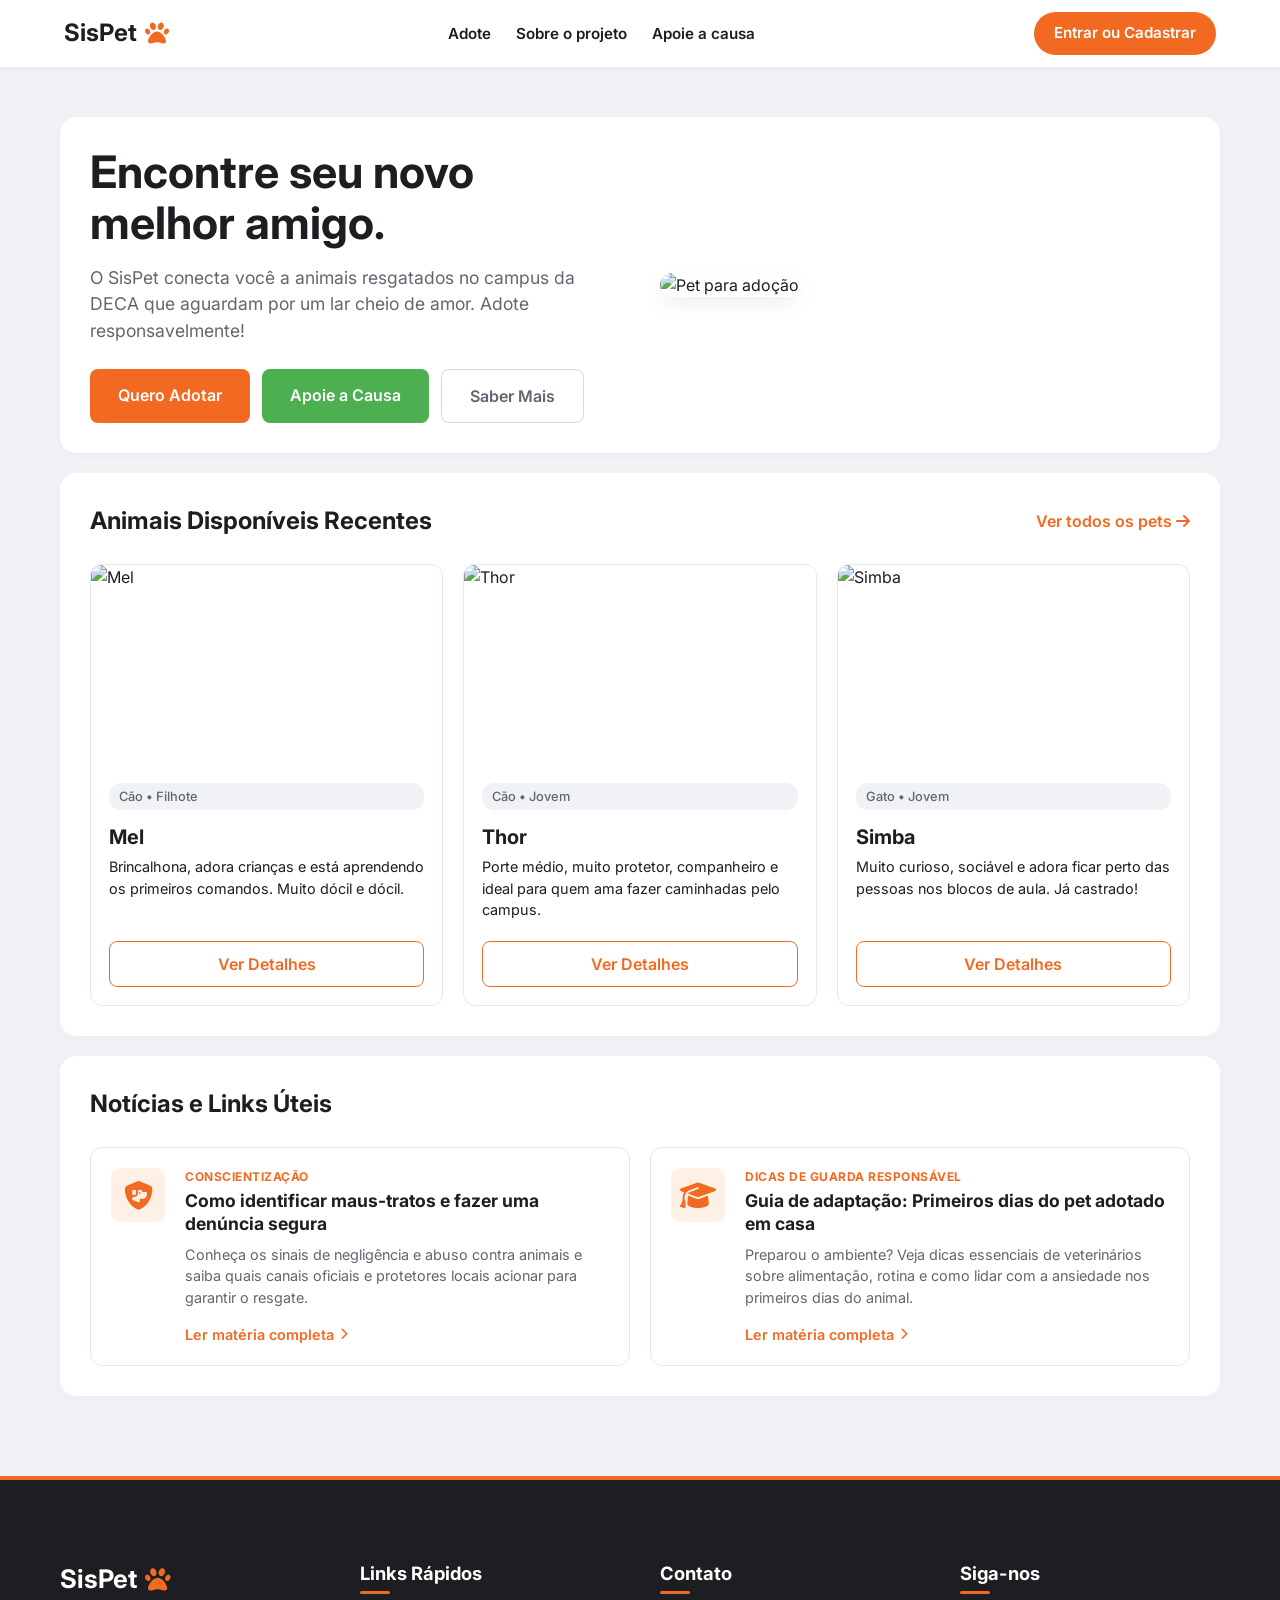
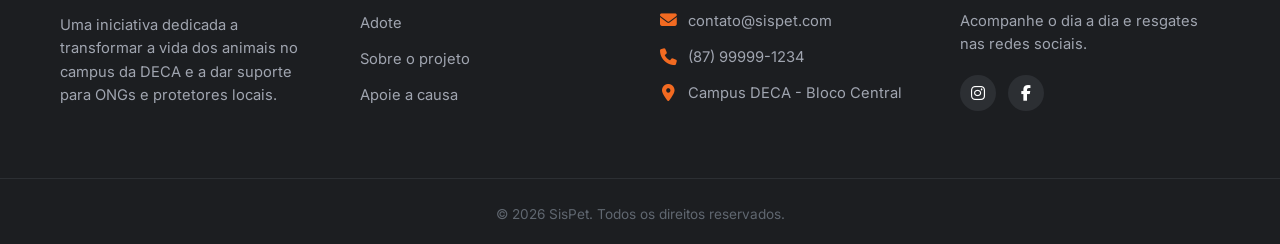
==== frontend/index.html @ e85d24c3 "feat: cria pagina inicial com destaques, vitrine de pets e noticias" ====
<!DOCTYPE html>
<html lang="pt-BR">
<head>
    <meta charset="UTF-8">
    <meta name="viewport" content="width=device-width, initial-scale=1.0">
    <title>SisPet | Home</title>
    <link href="https://fonts.googleapis.com/css2?family=Inter:wght@400;500;600;700&display=swap" rel="stylesheet">
    <link rel="stylesheet" href="https://cdnjs.cloudflare.com/ajax/libs/font-awesome/6.4.0/css/all.min.css">
    <link rel="stylesheet" href="assets/css/style.css">
</head>
<body>

    <nav class="navbar">
        <div class="logo">
            <a href="index.html">
                <h2>SisPet <i class="fa-solid fa-paw paw-icon"></i></h2>
            </a>
        </div>
        <ul class="nav-links">
            <li><a href="animais.html">Adote</a></li>
            <li><a href="apoiar.html">Sobre o projeto</a></li>
            <li><a href="apoiar.html">Apoie a causa</a></li>
        </ul>
        <div class="header-actions">
            <a href="login.html" class="btn-doar">Entrar ou Cadastrar</a>
        </div>
    </nav>

    <div class="container main-layout" style="margin-top: 30px;">
        
        <section class="card-section">
            <div class="destaque-layout">
                <div class="destaque-info">
                    <h1>Encontre seu novo melhor amigo.</h1>
                    <p>O SisPet conecta você a animais resgatados no campus da DECA que aguardam por um lar cheio de amor. Adote responsavelmente!</p>
                    <div class="hero-buttons" style="gap: 12px; flex-wrap: wrap;">
                        <a href="animais.html" class="btn-primary">Quero Adotar</a>
                        <a href="apoiar.html" class="btn-primary" style="background-color: #4CAF50;">Apoie a Causa</a>
                        <a href="apoiar.html" class="btn-secondary">Saber Mais</a>
                    </div>
                </div>
                <div class="destaque-img">
                    <img src="https://images.unsplash.com/photo-1543466835-00a7907e9de1?q=80&w=1000&auto=format&fit=crop" alt="Pet para adoção">
                </div>
            </div>
        </section>

        <section class="card-section">
            <div class="section-header">
                <h2>Animais Disponíveis Recentes</h2>
                <a href="animais.html" class="link-ver-todos">Ver todos os pets <i class="fa-solid fa-arrow-right"></i></a>
            </div>

            <div class="vitrine-grid">
                </div>
        </section>

        <section class="card-section">
            <div class="section-header">
                <h2>Notícias e Links Úteis</h2>
            </div>
            
            <div class="noticias-grid">
                </div>
        </section>

    </div>

    <footer class="site-footer">
        <div class="container footer-grid">
            <div class="footer-col">
                <h2 class="footer-logo">SisPet <i class="fa-solid fa-paw"></i></h2>
                <p>Uma iniciativa dedicada a transformar a vida dos animais no campus da DECA e a dar suporte para ONGs e protetores locais.</p>
            </div>
            <div class="footer-col">
                <h3>Links Rápidos</h3>
                <ul>
                    <li><a href="animais.html">Adote</a></li>
                    <li><a href="apoiar.html">Sobre o projeto</a></li>
                    <li><a href="apoiar.html">Apoie a causa</a></li>
                </ul>
            </div>
            <div class="footer-col">
                <h3>Contato</h3>
                <div class="footer-contact-item">
                    <i class="fa-solid fa-envelope"></i>
                    <span>contato@sispet.com</span>
                </div>
                <div class="footer-contact-item">
                    <i class="fa-solid fa-phone"></i>
                    <span>(87) 99999-1234</span>
                </div>
                <div class="footer-contact-item">
                    <i class="fa-solid fa-location-dot"></i>
                    <span>Campus DECA - Bloco Central</span>
                </div>
            </div>
            <div class="footer-col">
                <h3>Siga-nos</h3>
                <p>Acompanhe o dia a dia e resgates nas redes sociais.</p>
                <div class="footer-social-links">
                    <a href="#" title="Instagram"><i class="fa-brands fa-instagram"></i></a>
                    <a href="#" title="Facebook"><i class="fa-brands fa-facebook-f"></i></a>
                </div>
            </div>
        </div>
        <div class="footer-bottom">
            <p>&copy; 2026 SisPet. Todos os direitos reservados.</p>
        </div>
    </footer>

    <script src="assets/js/main.js"></script>
</body>
</html>
---- frontend/assets/css/style.css ----
/* ==========================================================================
   1. PALETA DE CORES E VARIÁVEIS GERAIS
   ========================================================================== */
:root {
    --bg-body: #F0F2F5;        
    --card-bg: #FFFFFF;        
    --text-color: #1C1E21;     
    --text-light: #606770;     
    --primary-color: #F26A21;  
    --primary-hover: #D95319;  
    --border-radius: 16px;     
    --transition: all 0.3s ease;
}

* {
    margin: 0;
    padding: 0;
    box-sizing: border-box;
    font-family: 'Inter', sans-serif;
}

body {
    background-color: var(--bg-body);
    color: var(--text-color);
    line-height: 1.5;
    -webkit-font-smoothing: antialiased;
}

.container {
    max-width: 1200px;
    margin: 0 auto;
    padding: 20px;
}

/* ==========================================================================
   2. ELEMENTOS GERAIS REUTILIZÁVEIS (Botões, Inputs, Tags)
   ========================================================================== */
.btn-primary {
    background-color: var(--primary-color);
    color: #FFFFFF;
    padding: 14px 28px;
    border-radius: 8px;
    text-decoration: none;
    font-weight: 600;
    transition: var(--transition);
    display: inline-block;
    border: none;
    cursor: pointer;
    text-align: center;
}

.btn-primary:hover { background-color: var(--primary-hover); }

.btn-secondary {
    background-color: transparent;
    color: var(--text-light); 
    padding: 14px 28px;
    border-radius: 8px;
    text-decoration: none;
    font-weight: 600;
    border: 1px solid #D5D9DE; 
    transition: var(--transition);
    cursor: pointer;
    text-align: center;
}

.btn-secondary:hover {
    background-color: #FFF0E6;
    border-color: var(--primary-color);
    color: var(--primary-color);
}

.btn-outline {
    text-align: center;
    border: 1px solid var(--primary-color);
    color: var(--primary-color);
    padding: 10px;
    border-radius: 8px;
    text-decoration: none;
    font-weight: 600;
    transition: var(--transition);
    display: block;
}

.btn-outline:hover {
    background-color: var(--primary-color);
    color: #FFFFFF;
}

.tag {
    font-size: 0.8rem;
    color: var(--text-light);
    margin-bottom: 12px;
    font-weight: 500;
    display: inline-block;
    padding: 4px 10px;
    border-radius: 12px;
    background-color: #F0F2F5;
}

.input-group {
    display: flex;
    flex-direction: column;
    gap: 6px;
}

.input-group label {
    font-size: 0.85rem;
    font-weight: 600;
    color: var(--text-light);
}

.input-group input, .input-group select {
    padding: 10px 12px;
    border: 1px solid #D5D9DE;
    border-radius: 8px;
    font-size: 0.9rem;
    color: var(--text-color);
    background-color: #FFFFFF;
    outline: none;
    transition: var(--transition);
    height: 42px;
}

.input-group input:focus, .input-group select:focus {
    border-color: var(--primary-color);
    box-shadow: 0 0 0 3px #FFF0E6;
}

/* ==========================================================================
   3. CABEÇALHO (NAVBAR)
   ========================================================================== */
.navbar {
    display: flex;
    justify-content: space-between;
    align-items: center;
    padding: 12px 5%;
    background-color: var(--card-bg);
    box-shadow: 0 2px 8px rgba(0,0,0,0.05);
    position: sticky;
    top: 0;
    z-index: 100;
}

.logo a { text-decoration: none; }
.logo h2 { font-size: 24px; font-weight: 700; display: flex; align-items: center; gap: 8px; color: var(--text-color); }
.paw-icon { color: var(--primary-color); }

.nav-links { display: flex; list-style: none; gap: 25px; }
.nav-links a { text-decoration: none; color: var(--text-color); font-weight: 600; font-size: 0.95rem; transition: var(--transition); }
.nav-links a:hover { color: var(--primary-color); }

.header-actions { display: flex; align-items: center; gap: 15px; }
.btn-doar { background-color: var(--primary-color); color: #FFFFFF; padding: 10px 20px; border-radius: 30px; text-decoration: none; font-weight: 600; font-size: 0.95rem; transition: var(--transition); }
.btn-doar:hover { background-color: var(--primary-hover); transform: translateY(-1px); }

/* ==========================================================================
   4. ESTRUTURA DE SEÇÕES (Hero e História)
   ========================================================================== */
.main-layout { display: flex; flex-direction: column; gap: 20px; }
.card-section { background-color: var(--card-bg); border-radius: var(--border-radius); padding: 30px; box-shadow: 0 2px 12px rgba(0,0,0,0.03); }

/* Hero Section */
.destaque-layout { display: flex; gap: 40px; align-items: center; }
.destaque-info { flex: 1; }
.destaque-info h1 { font-size: 2.8rem; line-height: 1.15; margin-bottom: 15px; font-weight: 700; }
.destaque-info p { color: var(--text-light); font-size: 1.1rem; margin-bottom: 25px; }
.hero-buttons { display: flex; gap: 15px; }
.destaque-img { flex: 1; }
.destaque-img img { width: 100%; height: 380px; object-fit: cover; border-radius: 12px; box-shadow: 0 8px 20px rgba(0,0,0,0.06); }

/* Cabeçalho de Vitrines */
.section-header { display: flex; justify-content: space-between; align-items: center; margin-bottom: 25px; }
.section-header h2 { font-size: 1.5rem; font-weight: 700; }
.link-ver-todos { color: var(--primary-color); text-decoration: none; font-weight: 600; transition: var(--transition); }
.link-ver-todos:hover { color: var(--primary-hover); }

/* Nossa História (Zig-Zag Layout) */
.historia-layout { display: flex; gap: 40px; align-items: center; }
.historia-content { flex: 1.2; }
.historia-content h2 { font-size: 1.8rem; margin-bottom: 15px; color: var(--primary-color); font-weight: 700; }
.historia-content p { color: var(--text-light); margin-bottom: 15px; font-size: 1rem; text-align: justify; }
.historia-imagem { flex: 0.8; display: flex; justify-content: flex-start; }
.historia-imagem img { width: 100%; max-width: 380px; height: auto; border-radius: 12px; box-shadow: 0 4px 15px rgba(0,0,0,0.04); }

/* ==========================================================================
   5. VITRINE DE ANIMAIS (Cards de Pets)
   ========================================================================== */
.vitrine-grid { display: grid; grid-template-columns: repeat(auto-fit, minmax(280px, 1fr)); gap: 20px; }
.pet-card { border: 1px solid #E5E9F0; border-radius: 12px; overflow: hidden; display: flex; flex-direction: column; background-color: #FFFFFF; transition: transform 0.3s ease, box-shadow 0.3s ease; }
.pet-card:hover { transform: translateY(-4px); box-shadow: 0 6px 15px rgba(0,0,0,0.05); }
.pet-card img { width: 100%; height: 200px; object-fit: cover; }
.pet-info { padding: 18px; display: flex; flex-direction: column; flex-grow: 1; }
.pet-info h3 { font-size: 1.25rem; margin-bottom: 4px; }
.pet-info p { font-size: 0.9rem; color: var(--text-color); margin-bottom: 20px; flex-grow: 1; }

/* ==========================================================================
   6. PÁGINA DE APOIO (apoiar.html)
   ========================================================================== */
.apoio-grid { display: grid; grid-template-columns: repeat(auto-fit, minmax(300px, 1fr)); gap: 30px; }
.apoio-card { border: 1px solid #E5E9F0; border-radius: 12px; padding: 30px 20px; text-align: center; background-color: #FFFFFF; display: flex; flex-direction: column; align-items: center; transition: var(--transition); }
.apoio-card:hover { transform: translateY(-5px); box-shadow: 0 8px 25px rgba(0,0,0,0.06); border-color: var(--primary-color); }
.apoio-icon { font-size: 3rem; color: var(--primary-color); margin-bottom: 20px; background-color: #FFF0E6; width: 80px; height: 80px; display: flex; justify-content: center; align-items: center; border-radius: 50%; }
.apoio-card h3 { font-size: 1.4rem; margin-bottom: 15px; color: var(--text-color); }
.apoio-card p { color: var(--text-light); font-size: 0.95rem; margin-bottom: 20px; flex-grow: 1; }

/* Banner Horizontal do Instagram (Estilo Padronizado com o Match de Animais) */
.banner-instagram-horizontal {
    background: linear-gradient(135deg, #FFF0E6 0%, #FFE4D6 100%); 
    border: 1px solid #FAD1B8; 
    border-radius: var(--border-radius);
    padding: 22px 30px;
    display: flex;
    justify-content: space-between;
    align-items: center;
    margin-top: 35px;
    box-shadow: 0 4px 12px rgba(242, 106, 33, 0.02);
}
.banner-instagram-content { display: flex; align-items: center; gap: 20px; }
.instagram-circle-icon { font-size: 2rem; color: var(--primary-color); background-color: #FFFFFF; width: 58px; height: 58px; min-width: 58px; display: flex; justify-content: center; align-items: center; border-radius: 50%; box-shadow: 0 4px 12px rgba(242, 106, 33, 0.1); }
.banner-instagram-text h3 { font-size: 1.2rem; font-weight: 700; color: var(--text-color); margin-bottom: 4px; }
.banner-instagram-text p { color: var(--text-light); font-size: 0.92rem; margin: 0; }
.btn-instagram-banner { display: inline-flex; align-items: center; justify-content: center; background-color: var(--primary-color); color: #FFFFFF; padding: 12px 26px; border-radius: 8px; text-decoration: none; font-weight: 600; font-size: 0.95rem; transition: var(--transition); white-space: nowrap; border: none; cursor: pointer; }
.btn-instagram-banner:hover { background-color: var(--primary-hover); transform: translateY(-2px); box-shadow: 0 5px 15px rgba(242, 106, 33, 0.25); }

/* ==========================================================================
   7. PÁGINA DE ANIMAIS (animais.html)
   ========================================================================== */
.banner-match { background: linear-gradient(135deg, #FFF0E6 0%, #FFE4D6 100%); border: 1px solid #FAD1B8; border-radius: var(--border-radius); padding: 15px 25px; display: flex; justify-content: space-between; align-items: center; }
.banner-match.escondido { display: none !important; }
.banner-content { display: flex; align-items: center; gap: 15px; color: var(--primary-hover); font-size: 1.05rem; }
.banner-content i { font-size: 1.5rem; }
.btn-sm { padding: 10px 20px; font-size: 0.95rem; height: auto; }

.busca-principal { display: flex; flex-direction: row; align-items: flex-end; gap: 15px; width: 100%; flex-wrap: nowrap; }
.caixa-busca { flex: 2; min-width: 0; }
.caixa-especie { flex: 1; min-width: 0; }
.caixa-botao { flex: 0 0 auto; }
.caixa-botao button { width: auto !important; height: 42px; padding: 0 20px; white-space: nowrap; }

.busca-avancada { display: grid; grid-template-columns: repeat(auto-fit, minmax(180px, 1fr)); gap: 15px; margin-top: 20px; padding-top: 20px; border-top: 1px dashed #E5E9F0; align-items: flex-end; }
.busca-avancada.escondido { display: none; }
.button-group button { width: 100%; cursor: pointer; height: 42px; }

/* ==========================================================================
   8. TELA DE LOGIN E CADASTRO (Ajuste Geométrico com Proporção de Tela Cheia)
   ========================================================================== */
.auth-page-bg { 
    background-image: url('../img/bg-login.jpg'); 
    background-color: #4A4A4A;
    background-size: cover; 
    background-position: center; 
    background-attachment: fixed; 
    min-height: 100vh; 
    position: relative; 
}
.auth-page-bg::before { content: ''; position: absolute; top: 0; left: 0; right: 0; bottom: 0; background: linear-gradient(to bottom, rgba(0,0,0,0.2) 0%, rgba(0,0,0,0.5) 100%); z-index: 1; }

.logo-voltar-fixo { 
    position: fixed; top: 30px; left: 5%; text-decoration: none; z-index: 10; 
    background-color: rgba(255, 255, 255, 0.9); padding: 10px 20px; border-radius: 30px; 
    box-shadow: 0 4px 15px rgba(0,0,0,0.1); backdrop-filter: blur(5px); transition: var(--transition);
}
.logo-voltar-fixo:hover { transform: scale(1.02); }
.logo-voltar-fixo h2 { color: var(--primary-color); font-size: 22px; display: flex; align-items: center; gap: 8px; margin: 0; }

/* Distribuição Balanceada por Flexbox Fluido */
.auth-centered-container { 
    position: relative; 
    z-index: 2; 
    display: flex; 
    flex-direction: row; 
    justify-content: center; 
    align-items: center; 
    min-height: 100vh; 
    width: 100%; 
    padding: 40px 6%;
}

/* Bloco Esquerdo: Alinhamento Dinâmico */
.auth-phrase-left { 
    flex: 1;
    max-width: 360px;
    display: flex;
    justify-content: flex-start;
}
.auth-phrase-left p { 
    color: #FFFFFF; 
    font-size: 2.3rem; 
    font-weight: 700; 
    line-height: 1.3; 
    text-shadow: 0 4px 15px rgba(0, 0, 0, 0.6); 
    letter-spacing: -0.5px; 
}

/* Bloco Central: O Card (travado no centro perfeito pelo contrapeso invisível) */
.auth-card { 
    background-color: var(--card-bg); 
    width: 100%; 
    max-width: 440px; 
    border-radius: 20px; 
    padding: 40px; 
    box-shadow: 0 15px 50px rgba(0, 0, 0, 0.3); 
    margin: 0 8%; /* Margem fluida que dá o respiro idêntico ao print */
}
.auth-card-header { text-align: center; margin-bottom: 25px; }
.auth-card-header h3 { font-size: 1.8rem; font-weight: 700; color: var(--text-color); margin-bottom: 5px; }
.auth-card-header p { color: var(--text-light); font-size: 0.95rem; }

/* Bloco Direito Invisível: O Segredo do Contrapeso que Garante a Simetria */
.auth-centered-container::after {
    content: '';
    flex: 1;
    max-width: 360px;
}

/* Abas e Formulários */
.auth-tabs { display: flex; margin-bottom: 25px; border-bottom: 2px solid #E5E9F0; }
.tab-btn { flex: 1; background: none; border: none; padding: 12px 0; font-size: 1.05rem; font-weight: 600; color: var(--text-light); cursor: pointer; position: relative; transition: var(--transition); }
.tab-btn.ativo { color: var(--primary-color); }
.tab-btn.ativo::after { content: ''; position: absolute; bottom: -2px; left: 0; width: 100%; height: 3px; background-color: var(--primary-color); border-radius: 3px; }

.auth-form { display: flex; flex-direction: column; gap: 18px; }
.auth-form.escondido { display: none; }
.auth-btn { width: 100%; margin-top: 10px; font-size: 1rem; padding: 15px; }
.auth-opcoes { display: flex; justify-content: space-between; align-items: center; font-size: 0.9rem; }
.link-esqueceu { color: var(--primary-color); text-decoration: none; font-weight: 600; }
.link-esqueceu:hover { text-decoration: underline; }
.termos-texto { font-size: 0.8rem; color: var(--text-light); text-align: center; margin-top: 10px; }
.termos-texto a { color: var(--primary-color); text-decoration: none; }

.divisor { display: flex; align-items: center; text-align: center; margin-bottom: 25px; }
.divisor::before, .divisor::after { content: ''; flex: 1; border-bottom: 1px solid #E5E9F0; }
.divisor span { padding: 0 10px; color: var(--text-light); font-size: 0.85rem; }

/* Círculos Sociais */
.social-login-circles { display: flex; justify-content: center; gap: 15px; margin-top: 20px; }
.btn-circle { width: 48px; height: 48px; border-radius: 50%; border: none; font-size: 1.3rem; cursor: pointer; transition: var(--transition); display: flex; justify-content: center; align-items: center; box-shadow: 0 2px 5px rgba(0,0,0,0.1); }
.btn-circle:hover { transform: translateY(-3px); box-shadow: 0 5px 12px rgba(0,0,0,0.15); }
.btn-circle.google { background-color: #FFFFFF; border: 1px solid #D5D9DE; }
.btn-circle.google img { width: 22px; height: 22px; }
.btn-circle.facebook { background-color: #1877F2; color: #FFFFFF; }
.btn-circle.apple { background-color: #000000; color: #FFFFFF; }

/* Custom Checkbox */
.checkbox-container { display: flex; align-items: center; position: relative; padding-left: 25px; cursor: pointer; user-select: none; color: var(--text-light); }
.checkbox-container input { position: absolute; opacity: 0; cursor: pointer; height: 0; width: 0; }
.checkmark { position: absolute; top: 50%; left: 0; transform: translateY(-50%); height: 16px; width: 16px; background-color: #FFFFFF; border: 1px solid #D5D9DE; border-radius: 4px; transition: var(--transition); }
.checkbox-container:hover input ~ .checkmark { border-color: var(--primary-color); }
.checkbox-container input:checked ~ .checkmark { background-color: var(--primary-color); border-color: var(--primary-color); }
.checkmark:after { content: ""; position: absolute; display: none; }
.checkbox-container input:checked ~ .checkmark:after { display: block; }
.checkbox-container .checkmark:after { left: 5px; top: 2px; width: 4px; height: 8px; border: solid white; border-width: 0 2px 2px 0; transform: rotate(45deg); }

/* ==========================================================================
   9. MEDIA QUERIES (Responsividade de Todas as Telas)
   ========================================================================== */
@media (max-width: 1120px) {
    /* Telas compactas de notebook: desliga o sistema de 3 colunas para o card não esmagar */
    .auth-phrase-left, .auth-centered-container::after { 
        display: none !important; 
    }
    .auth-centered-container {
        justify-content: center;
        padding: 20px;
    }
    .auth-card {
        margin: 0;
    }
}

@media (max-width: 900px) {
    /* Responsividade da Home e Sobre */
    .destaque-layout, .historia-layout { flex-direction: column; text-align: center; gap: 25px; }
    .historia-content p { text-align: center; }
    .destaque-img, .historia-imagem { width: 100%; display: flex; justify-content: center; }
    .destaque-img img { height: 280px; max-width: 500px; }
    .historia-imagem img { max-width: 320px; }
    .hero-buttons { justify-content: center; }
    .banner-instagram-horizontal { flex-direction: column; text-align: center; gap: 20px; padding: 25px 20px; }
    .banner-instagram-content { flex-direction: column; gap: 12px; }
    .btn-instagram-banner { width: 100%; }
}

@media (max-width: 768px) {
    .auth-card { padding: 30px 20px; border-radius: 15px; }
    .logo-voltar-fixo { top: 20px; left: 20px; }
    .logo-voltar-fixo h2 { font-size: 20px; }
    .busca-principal { flex-direction: column; align-items: stretch; }
    .caixa-botao button { width: 100% !important; }
}

@media (max-width: 600px) {
    .navbar { padding: 15px 20px; }
    .nav-links { display: none; }
    .destaque-info h1 { font-size: 2rem; }
    .card-section { padding: 20px; }
    .banner-match { flex-direction: column; text-align: center; gap: 15px; }
}

/* ==========================================================================
   10. RODAPÉ CORPORATIVO PROFISSIONAL (site-footer)
   ========================================================================== */
.site-footer {
    background-color: #1C1E21; 
    color: #FFFFFF;
    padding: 60px 0 20px 0;
    margin-top: 60px;
    border-top: 4px solid var(--primary-color); 
    position: relative;
    z-index: 10;
}
.footer-grid { display: grid; grid-template-columns: repeat(auto-fit, minmax(220px, 1fr)); gap: 40px; margin-bottom: 40px; }
.footer-col .footer-logo { font-size: 1.6rem; font-weight: 700; color: #FFFFFF; margin-bottom: 15px; display: flex; align-items: center; gap: 8px; }
.footer-col .footer-logo i { color: var(--primary-color); }
.footer-col h3 { font-size: 1.15rem; font-weight: 700; color: #FFFFFF; margin-bottom: 22px; position: relative; }
.footer-col h3::after { content: ''; position: absolute; bottom: -6px; left: 0; width: 30px; height: 3px; background-color: var(--primary-color); border-radius: 2px; }
.footer-col p { color: #A0A5B0; font-size: 0.92rem; line-height: 1.6; }
.footer-col ul { list-style: none; padding: 0; }
.footer-col ul li { margin-bottom: 12px; }
.footer-col ul li a { color: #A0A5B0; text-decoration: none; font-size: 0.92rem; transition: var(--transition); display: inline-block; }
.footer-col ul li a:hover { color: var(--primary-color); transform: translateX(4px); }

.footer-contact-item { display: flex; align-items: center; gap: 12px; margin-bottom: 14px; color: #A0A5B0; font-size: 0.92rem; }
.footer-contact-item i { color: var(--primary-color); font-size: 1.05rem; width: 16px; text-align: center; }
.footer-social-links { display: flex; gap: 12px; margin-top: 18px; }
.footer-social-links a { width: 36px; height: 36px; background-color: #2C2F33; color: #FFFFFF; border-radius: 50%; display: flex; justify-content: center; align-items: center; text-decoration: none; font-size: 1rem; transition: var(--transition); }
.footer-social-links a:hover { background-color: var(--primary-color); transform: translateY(-3px); box-shadow: 0 4px 10px rgba(242, 106, 33, 0.3); }
.footer-bottom { text-align: center; padding-top: 25px; border-top: 1px solid #2C2F33; color: #606770; font-size: 0.85rem; }

/* ==========================================================================
   11. SEÇÃO DE NOTÍCIAS E LINKS ÚTEIS (Home)
   ========================================================================== */
.noticias-grid { display: grid; grid-template-columns: repeat(auto-fit, minmax(320px, 1fr)); gap: 20px; margin-top: 10px; }
.noticia-item { display: flex; gap: 20px; padding: 20px; border: 1px solid #E5E9F0; border-radius: 12px; background-color: #FFFFFF; transition: var(--transition); }
.noticia-item:hover { transform: translateY(-2px); box-shadow: 0 5px 15px rgba(0,0,0,0.04); border-color: var(--primary-color); }
.noticia-icon { font-size: 1.8rem; color: var(--primary-color); background-color: #FFF0E6; width: 54px; height: 54px; min-width: 54px; display: flex; align-items: center; justify-content: center; border-radius: 10px; }
.noticia-content { display: flex; flex-direction: column; }
.noticia-tag { font-size: 0.75rem; font-weight: 700; color: var(--primary-color); text-transform: uppercase; margin-bottom: 4px; letter-spacing: 0.5px; }
.noticia-content h4 { font-size: 1.1rem; font-weight: 700; color: var(--text-color); margin-bottom: 8px; line-height: 1.3; }
.noticia-content p { font-size: 0.9rem; color: var(--text-light); margin-bottom: 15px; line-height: 1.5; }
.noticia-link { font-size: 0.9rem; font-weight: 600; color: var(--primary-color); text-decoration: none; display: inline-flex; align-items: center; gap: 6px; margin-top: auto; transition: var(--transition); }
.noticia-link:hover { color: var(--primary-hover); }
.noticia-link i { font-size: 0.75rem; transition: var(--transition); }
.noticia-link:hover i { transform: translateX(3px); }
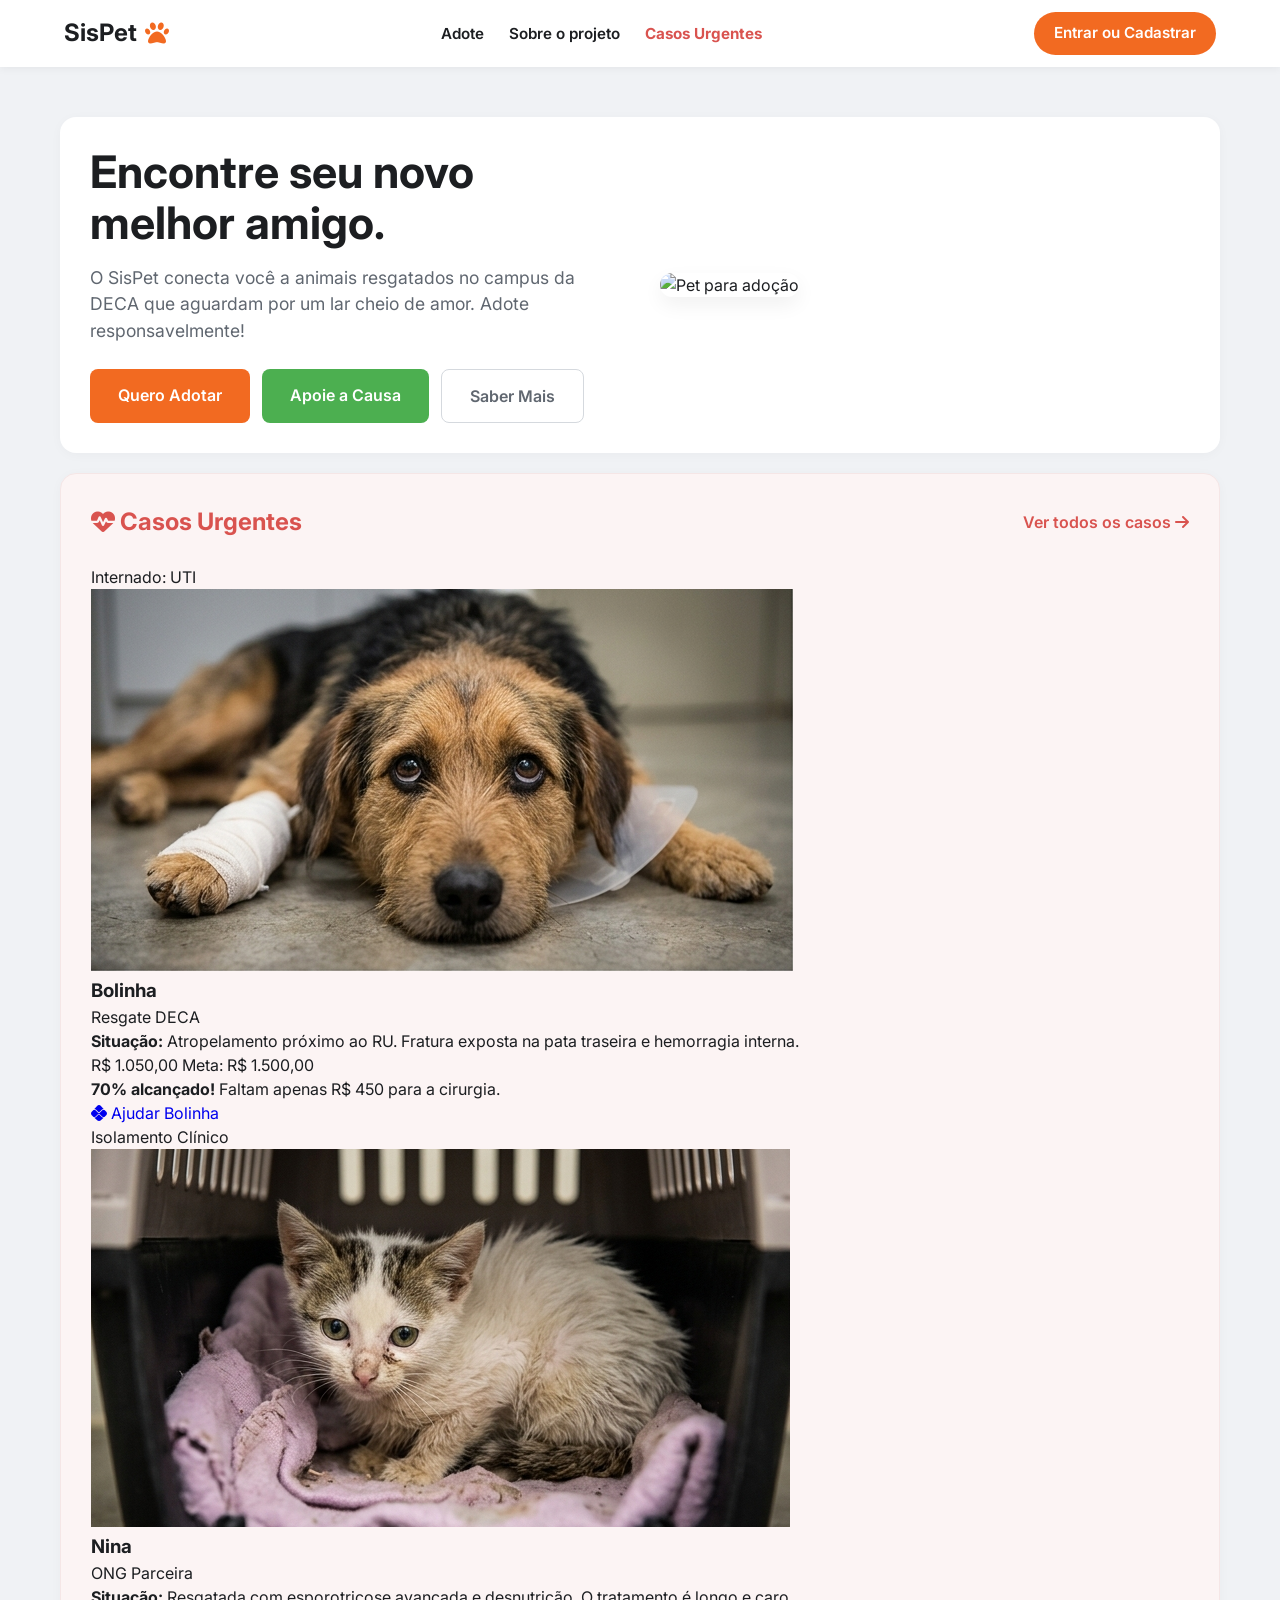
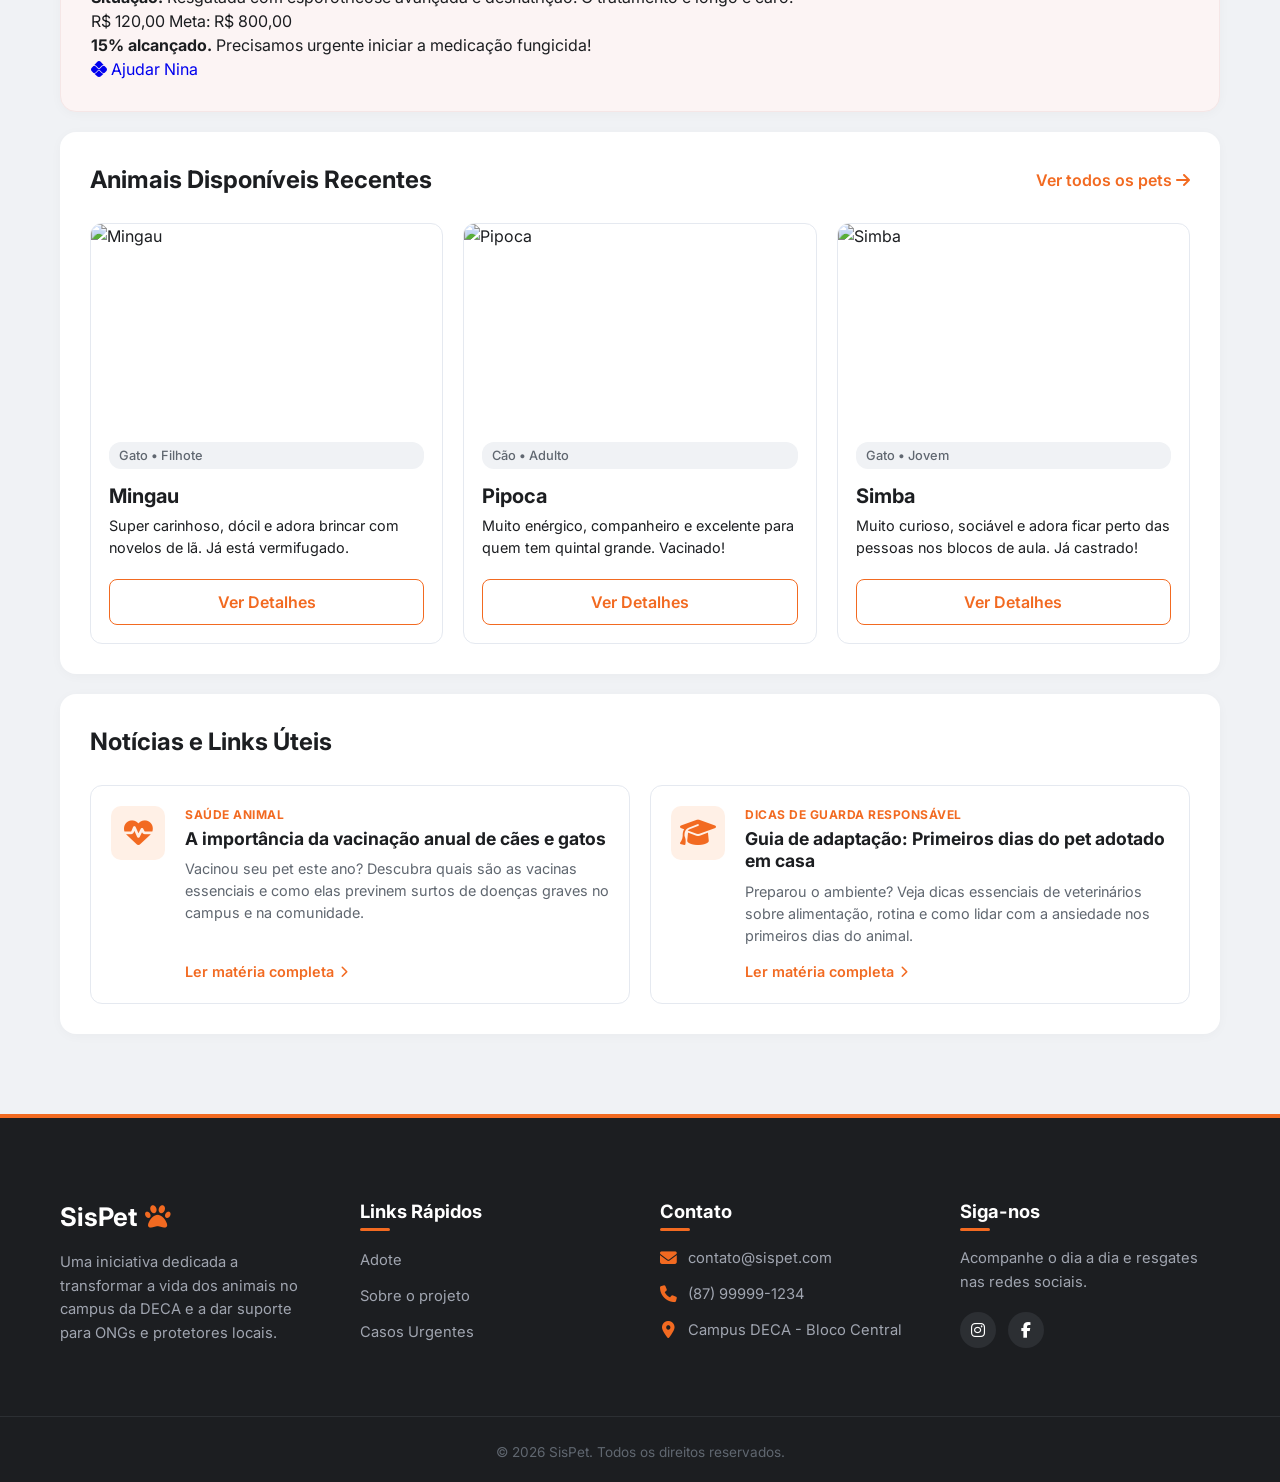
==== commit 743c67a7: "refactor: integra vitrine SOS e padroniza menu de navegacao na home" ====
--- a/frontend/index.html
+++ b/frontend/index.html
@@ -18,8 +18,8 @@
         </div>
         <ul class="nav-links">
             <li><a href="animais.html">Adote</a></li>
-            <li><a href="apoiar.html">Sobre o projeto</a></li>
-            <li><a href="apoiar.html">Apoie a causa</a></li>
+            <li><a href="sobre-o-projeto.html">Sobre o projeto</a></li>
+            <li><a href="sos.html" style="color: #D9534F; font-weight: 700;">Casos Urgentes</a></li>
         </ul>
         <div class="header-actions">
             <a href="login.html" class="btn-doar">Entrar ou Cadastrar</a>
@@ -35,12 +35,73 @@
                     <p>O SisPet conecta você a animais resgatados no campus da DECA que aguardam por um lar cheio de amor. Adote responsavelmente!</p>
                     <div class="hero-buttons" style="gap: 12px; flex-wrap: wrap;">
                         <a href="animais.html" class="btn-primary">Quero Adotar</a>
-                        <a href="apoiar.html" class="btn-primary" style="background-color: #4CAF50;">Apoie a Causa</a>
-                        <a href="apoiar.html" class="btn-secondary">Saber Mais</a>
+                        <a href="sos.html" class="btn-primary" style="background-color: #4CAF50;">Apoie a Causa</a>
+                        <a href="sobre-o-projeto.html" class="btn-secondary">Saber Mais</a>
                     </div>
                 </div>
                 <div class="destaque-img">
                     <img src="https://images.unsplash.com/photo-1543466835-00a7907e9de1?q=80&w=1000&auto=format&fit=crop" alt="Pet para adoção">
+                </div>
+            </div>
+        </section>
+
+        <section class="card-section" style="background-color: #FCF4F4; border: 1px solid #F5E6E6;">
+            <div class="section-header">
+                <h2 style="color: #D9534F;"><i class="fa-solid fa-heart-pulse"></i> Casos Urgentes</h2>
+                <a href="sos.html" class="link-ver-todos" style="color: #D9534F;">Ver todos os casos <i class="fa-solid fa-arrow-right"></i></a>
+            </div>
+            
+            <div class="sos-grid">
+                <div class="sos-card">
+                    <div class="sos-img-container">
+                        <div class="sos-badge critical">Internado: UTI</div>
+                        <img src="assets/img/dog1.png" alt="Cachorrinho Bolinha">
+                    </div>
+                    <div class="sos-info">
+                        <div class="sos-header-flex">
+                            <h3>Bolinha</h3>
+                            <span class="ong-tag deca-tag">Resgate DECA</span>
+                        </div>
+                        <p class="sos-diag"><strong>Situação:</strong> Atropelamento próximo ao RU. Fratura exposta na pata traseira e hemorragia interna.</p>
+                        
+                        <div class="sos-progress-container">
+                            <div class="progress-labels">
+                                <span class="arrecadado">R$ 1.050,00</span>
+                                <span class="meta">Meta: R$ 1.500,00</span>
+                            </div>
+                            <div class="progress-bar">
+                                <div class="progress-fill" style="width: 70%;"></div>
+                            </div>
+                            <p class="progress-text"><strong>70% alcançado!</strong> Faltam apenas R$ 450 para a cirurgia.</p>
+                        </div>
+                        <a href="sos.html" class="btn-sos-action" style="text-decoration: none;"><i class="fa-brands fa-pix"></i> Ajudar Bolinha</a>
+                    </div>
+                </div>
+
+                <div class="sos-card">
+                    <div class="sos-img-container">
+                        <div class="sos-badge warning">Isolamento Clínico</div>
+                        <img src="assets/img/gato1.png" alt="Gatinha Nina">
+                    </div>
+                    <div class="sos-info">
+                        <div class="sos-header-flex">
+                            <h3>Nina</h3>
+                            <span class="ong-tag ong-parceira">ONG Parceira</span>
+                        </div>
+                        <p class="sos-diag"><strong>Situação:</strong> Resgatada com esporotricose avançada e desnutrição. O tratamento é longo e caro.</p>
+                        
+                        <div class="sos-progress-container">
+                            <div class="progress-labels">
+                                <span class="arrecadado">R$ 120,00</span>
+                                <span class="meta">Meta: R$ 800,00</span>
+                            </div>
+                            <div class="progress-bar">
+                                <div class="progress-fill" style="width: 15%; background-color: #F4A261;"></div>
+                            </div>
+                            <p class="progress-text"><strong>15% alcançado.</strong> Precisamos urgente iniciar a medicação fungicida!</p>
+                        </div>
+                        <a href="sos.html" class="btn-sos-action" style="text-decoration: none;"><i class="fa-brands fa-pix"></i> Ajudar Nina</a>
+                    </div>
                 </div>
             </div>
         </section>
@@ -50,7 +111,6 @@
                 <h2>Animais Disponíveis Recentes</h2>
                 <a href="animais.html" class="link-ver-todos">Ver todos os pets <i class="fa-solid fa-arrow-right"></i></a>
             </div>
-
             <div class="vitrine-grid">
                 </div>
         </section>
@@ -59,7 +119,6 @@
             <div class="section-header">
                 <h2>Notícias e Links Úteis</h2>
             </div>
-            
             <div class="noticias-grid">
                 </div>
         </section>
@@ -76,24 +135,15 @@
                 <h3>Links Rápidos</h3>
                 <ul>
                     <li><a href="animais.html">Adote</a></li>
-                    <li><a href="apoiar.html">Sobre o projeto</a></li>
-                    <li><a href="apoiar.html">Apoie a causa</a></li>
+                    <li><a href="sobre-o-projeto.html">Sobre o projeto</a></li>
+                    <li><a href="sos.html">Casos Urgentes</a></li>
                 </ul>
             </div>
             <div class="footer-col">
                 <h3>Contato</h3>
-                <div class="footer-contact-item">
-                    <i class="fa-solid fa-envelope"></i>
-                    <span>contato@sispet.com</span>
-                </div>
-                <div class="footer-contact-item">
-                    <i class="fa-solid fa-phone"></i>
-                    <span>(87) 99999-1234</span>
-                </div>
-                <div class="footer-contact-item">
-                    <i class="fa-solid fa-location-dot"></i>
-                    <span>Campus DECA - Bloco Central</span>
-                </div>
+                <div class="footer-contact-item"><i class="fa-solid fa-envelope"></i><span>contato@sispet.com</span></div>
+                <div class="footer-contact-item"><i class="fa-solid fa-phone"></i><span>(87) 99999-1234</span></div>
+                <div class="footer-contact-item"><i class="fa-solid fa-location-dot"></i><span>Campus DECA - Bloco Central</span></div>
             </div>
             <div class="footer-col">
                 <h3>Siga-nos</h3>
@@ -104,9 +154,7 @@
                 </div>
             </div>
         </div>
-        <div class="footer-bottom">
-            <p>&copy; 2026 SisPet. Todos os direitos reservados.</p>
-        </div>
+        <div class="footer-bottom"><p>&copy; 2026 SisPet. Todos os direitos reservados.</p></div>
     </footer>
 
     <script src="assets/js/main.js"></script>
